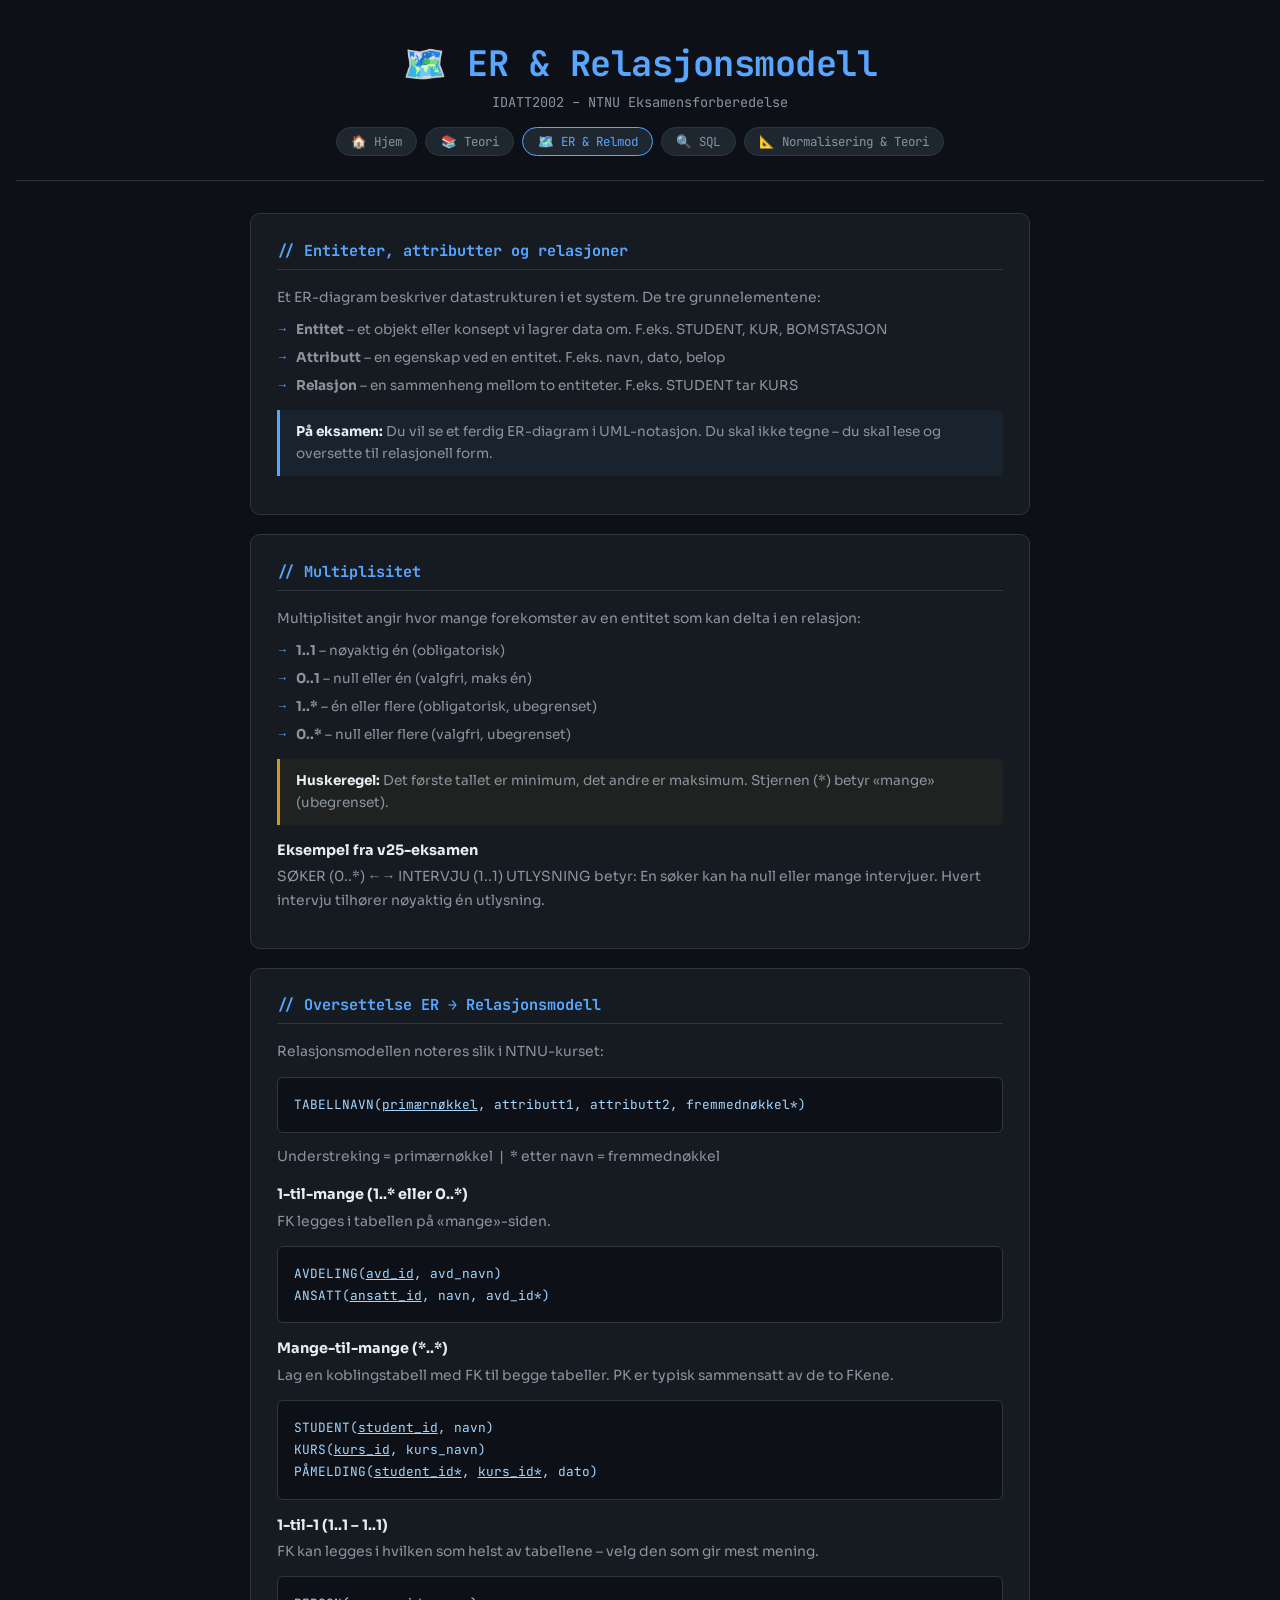
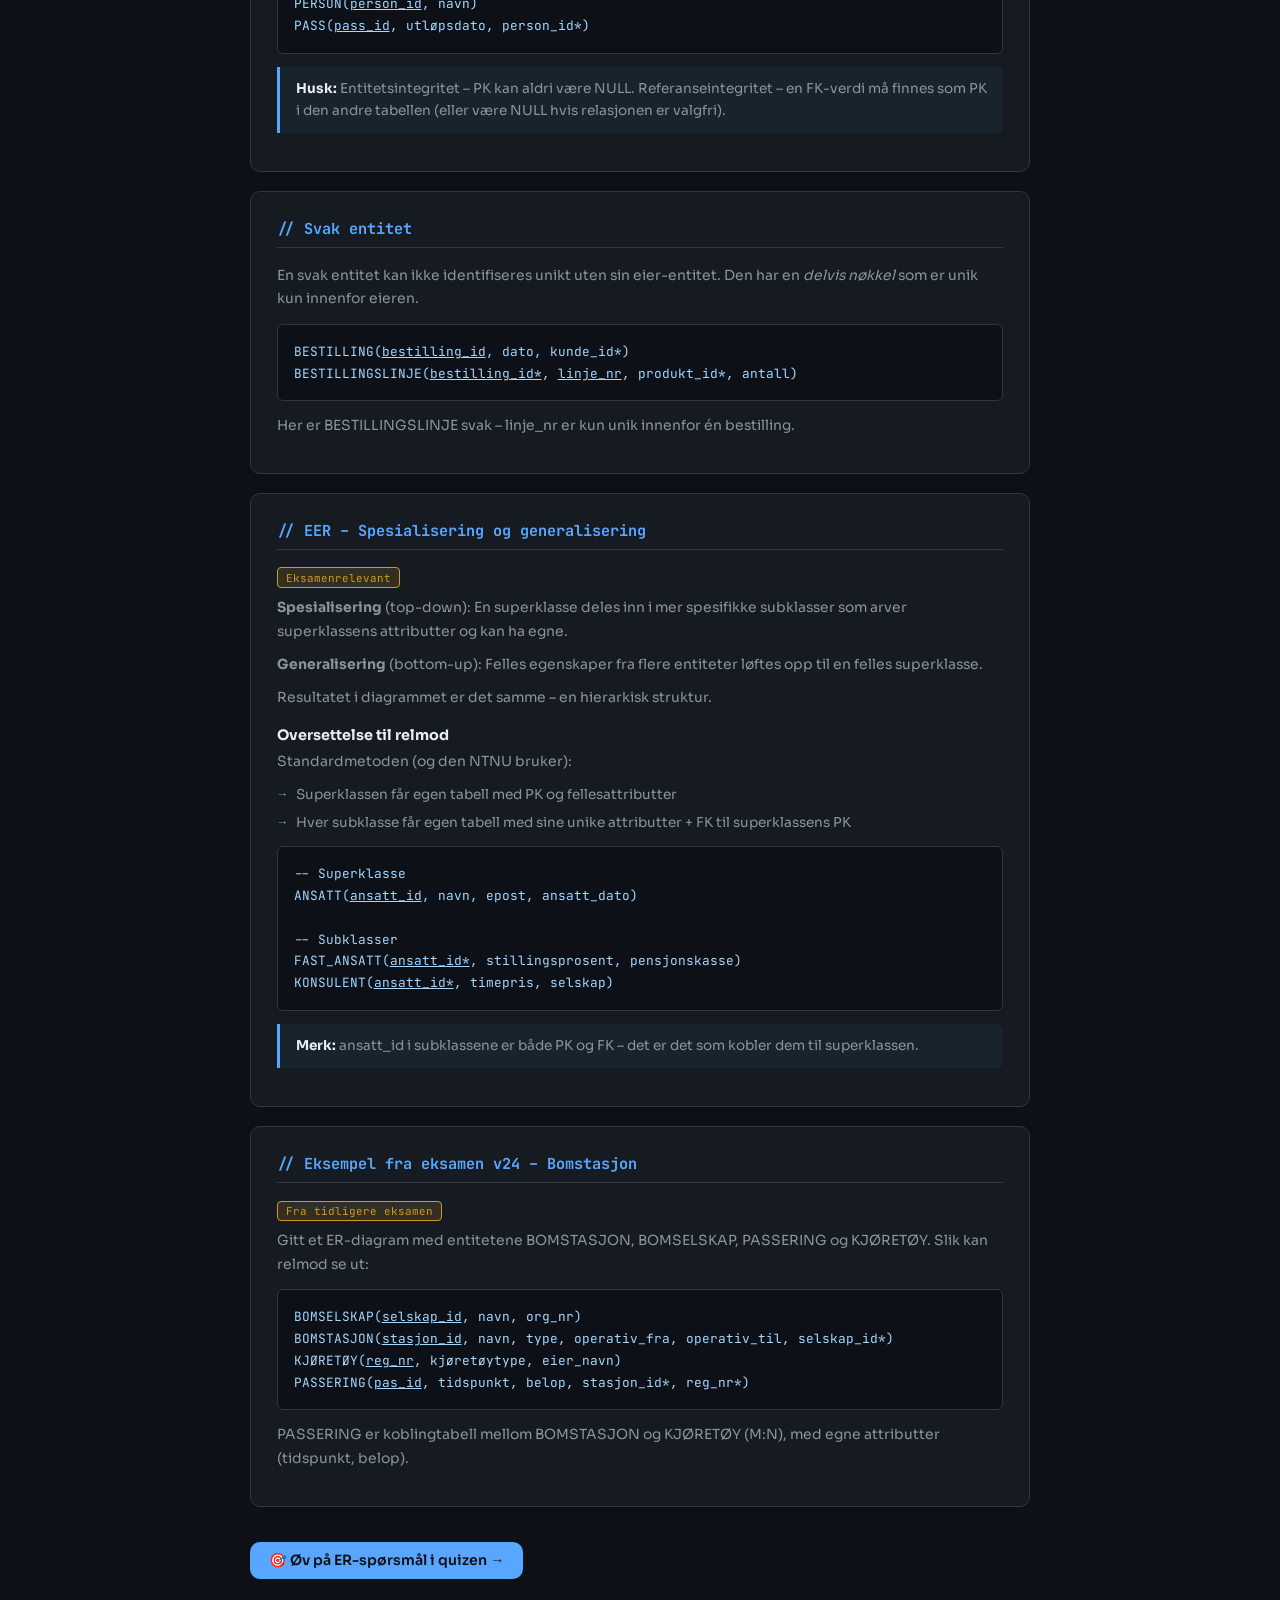
==== er/index.html @ d6ccdd25 "Change in file structure for cleaner URL's" ====
<!DOCTYPE html>
<html lang="no">
<head>
  <meta charset="UTF-8">
  <meta name="viewport" content="width=device-width, initial-scale=1.0">
  <title>ER & Relasjonsmodell – IDATT2002</title>
  <link rel="stylesheet" href="/style.css">
  <link rel="icon" type="image/jpeg" href="/favicon.jpg">
</head>
<body>
<header>
  <h1>🗺️ ER & Relasjonsmodell</h1>
  <p>IDATT2002 – NTNU Eksamensforberedelse</p>
  <nav>
    <a href="/">🏠 Hjem</a>
    <a href="/teori">📚 Teori</a>
    <a href="/er" class="active">🗺️ ER & Relmod</a>
    <a href="/sql">🔍 SQL</a>
    <a href="/norm">📐 Normalisering & Teori</a>
  </nav>
</header>

<div class="container">
<div class="theory-content">

  <div class="section">
    <h2>// Entiteter, attributter og relasjoner</h2>
    <p>Et ER-diagram beskriver datastrukturen i et system. De tre grunnelementene:</p>
    <ul>
      <li><strong>Entitet</strong> – et objekt eller konsept vi lagrer data om. F.eks. STUDENT, KUR, BOMSTASJON</li>
      <li><strong>Attributt</strong> – en egenskap ved en entitet. F.eks. navn, dato, belop</li>
      <li><strong>Relasjon</strong> – en sammenheng mellom to entiteter. F.eks. STUDENT tar KURS</li>
    </ul>
    <div class="callout">
      <strong>På eksamen:</strong> Du vil se et ferdig ER-diagram i UML-notasjon. Du skal ikke tegne – du skal lese og oversette til relasjonell form.
    </div>
  </div>

  <div class="section">
    <h2>// Multiplisitet</h2>
    <p>Multiplisitet angir hvor mange forekomster av en entitet som kan delta i en relasjon:</p>
    <ul>
      <li><strong>1..1</strong> – nøyaktig én (obligatorisk)</li>
      <li><strong>0..1</strong> – null eller én (valgfri, maks én)</li>
      <li><strong>1..*</strong> – én eller flere (obligatorisk, ubegrenset)</li>
      <li><strong>0..*</strong> – null eller flere (valgfri, ubegrenset)</li>
    </ul>
    <div class="callout warn">
      <strong>Huskeregel:</strong> Det første tallet er minimum, det andre er maksimum. Stjernen (*) betyr «mange» (ubegrenset).
    </div>
    <h3>Eksempel fra v25-eksamen</h3>
    <p>SØKER (0..*) ←→ INTERVJU (1..1) UTLYSNING betyr: En søker kan ha null eller mange intervjuer. Hvert intervju tilhører nøyaktig én utlysning.</p>
  </div>

  <div class="section">
    <h2>// Oversettelse ER → Relasjonsmodell</h2>
    <p>Relasjonsmodellen noteres slik i NTNU-kurset:</p>
    <div class="code-block">TABELLNAVN(<u>primærnøkkel</u>, attributt1, attributt2, fremmednøkkel*)</div>
    <p>Understreking = primærnøkkel &nbsp;|&nbsp; * etter navn = fremmednøkkel</p>

    <h3>1-til-mange (1..* eller 0..*)</h3>
    <p>FK legges i tabellen på «mange»-siden.</p>
    <div class="code-block">AVDELING(<u>avd_id</u>, avd_navn)
ANSATT(<u>ansatt_id</u>, navn, avd_id*)</div>

    <h3>Mange-til-mange (*..*)</h3>
    <p>Lag en koblingstabell med FK til begge tabeller. PK er typisk sammensatt av de to FKene.</p>
    <div class="code-block">STUDENT(<u>student_id</u>, navn)
KURS(<u>kurs_id</u>, kurs_navn)
PÅMELDING(<u>student_id*</u>, <u>kurs_id*</u>, dato)</div>

    <h3>1-til-1 (1..1 – 1..1)</h3>
    <p>FK kan legges i hvilken som helst av tabellene – velg den som gir mest mening.</p>
    <div class="code-block">PERSON(<u>person_id</u>, navn)
PASS(<u>pass_id</u>, utløpsdato, person_id*)</div>

    <div class="callout">
      <strong>Husk:</strong> Entitetsintegritet – PK kan aldri være NULL. Referanseintegritet – en FK-verdi må finnes som PK i den andre tabellen (eller være NULL hvis relasjonen er valgfri).
    </div>
  </div>

  <div class="section">
    <h2>// Svak entitet</h2>
    <p>En svak entitet kan ikke identifiseres unikt uten sin eier-entitet. Den har en <em>delvis nøkkel</em> som er unik kun innenfor eieren.</p>
    <div class="code-block">BESTILLING(<u>bestilling_id</u>, dato, kunde_id*)
BESTILLINGSLINJE(<u>bestilling_id*</u>, <u>linje_nr</u>, produkt_id*, antall)</div>
    <p>Her er BESTILLINGSLINJE svak – linje_nr er kun unik innenfor én bestilling.</p>
  </div>

  <div class="section">
    <h2>// EER – Spesialisering og generalisering</h2>
    <span class="tag tag-exam">Eksamenrelevant</span>
    <p><strong>Spesialisering</strong> (top-down): En superklasse deles inn i mer spesifikke subklasser som arver superklassens attributter og kan ha egne.</p>
    <p><strong>Generalisering</strong> (bottom-up): Felles egenskaper fra flere entiteter løftes opp til en felles superklasse.</p>
    <p>Resultatet i diagrammet er det samme – en hierarkisk struktur.</p>

    <h3>Oversettelse til relmod</h3>
    <p>Standardmetoden (og den NTNU bruker):</p>
    <ul>
      <li>Superklassen får egen tabell med PK og fellesattributter</li>
      <li>Hver subklasse får egen tabell med sine unike attributter + FK til superklassens PK</li>
    </ul>
    <div class="code-block">-- Superklasse
ANSATT(<u>ansatt_id</u>, navn, epost, ansatt_dato)

-- Subklasser
FAST_ANSATT(<u>ansatt_id*</u>, stillingsprosent, pensjonskasse)
KONSULENT(<u>ansatt_id*</u>, timepris, selskap)</div>
    <div class="callout">
      <strong>Merk:</strong> ansatt_id i subklassene er både PK og FK – det er det som kobler dem til superklassen.
    </div>
  </div>

  <div class="section">
    <h2>// Eksempel fra eksamen v24 – Bomstasjon</h2>
    <span class="tag tag-exam">Fra tidligere eksamen</span>
    <p>Gitt et ER-diagram med entitetene BOMSTASJON, BOMSELSKAP, PASSERING og KJØRETØY. Slik kan relmod se ut:</p>
    <div class="code-block">BOMSELSKAP(<u>selskap_id</u>, navn, org_nr)
BOMSTASJON(<u>stasjon_id</u>, navn, type, operativ_fra, operativ_til, selskap_id*)
KJØRETØY(<u>reg_nr</u>, kjøretøytype, eier_navn)
PASSERING(<u>pas_id</u>, tidspunkt, belop, stasjon_id*, reg_nr*)</div>
    <p>PASSERING er koblingtabell mellom BOMSTASJON og KJØRETØY (M:N), med egne attributter (tidspunkt, belop).</p>
  </div>

  <a href="/?cat=er" class="quiz-link-btn">🎯 Øv på ER-spørsmål i quizen →</a>

</div>
</div>
</body>
</html>
---- style.css ----
@import url('https://fonts.googleapis.com/css2?family=JetBrains+Mono:wght@400;700&family=Sora:wght@300;400;600;700&display=swap');

:root {
  --bg: #0d1117;
  --surface: #161b22;
  --surface2: #1e2630;
  --border: #30363d;
  --accent: #58a6ff;
  --accent2: #3fb950;
  --danger: #f85149;
  --warn: #d29922;
  --text: #e6edf3;
  --text2: #8b949e;
  --radius: 10px;
}

* { box-sizing: border-box; margin: 0; padding: 0; }

body {
  background: var(--bg);
  color: var(--text);
  font-family: 'Sora', sans-serif;
  min-height: 100vh;
  padding: 0 1rem 3rem;
}

header {
  text-align: center;
  padding: 2.5rem 1rem 1.5rem;
  border-bottom: 1px solid var(--border);
  margin-bottom: 2rem;
}

header h1 {
  font-family: 'JetBrains Mono', monospace;
  font-size: clamp(1.4rem, 4vw, 2.2rem);
  color: var(--accent);
  letter-spacing: -0.5px;
}

header p {
  color: var(--text2);
  font-size: 0.85rem;
  margin-top: 0.4rem;
  font-family: 'JetBrains Mono', monospace;
}

.exam-info {
  display: flex;
  justify-content: center;
  gap: 1rem;
  flex-wrap: wrap;
  margin-top: 1rem;
}

.badge {
  background: var(--surface2);
  border: 1px solid var(--border);
  border-radius: 20px;
  padding: 0.3rem 0.9rem;
  font-size: 0.78rem;
  font-family: 'JetBrains Mono', monospace;
  color: var(--text2);
}

.badge.warn { border-color: var(--warn); color: var(--warn); }

.container { max-width: 780px; margin: 0 auto; }

/* START SCREEN */
#start-screen { text-align: center; }

.category-grid {
  display: grid;
  grid-template-columns: repeat(auto-fit, minmax(220px, 1fr));
  gap: 1rem;
  margin: 1.5rem 0;
}

.category-card {
  background: var(--surface);
  border: 1px solid var(--border);
  border-radius: var(--radius);
  padding: 1.2rem;
  cursor: pointer;
  transition: all 0.2s;
  text-align: left;
}

.category-card:hover {
  border-color: var(--accent);
  transform: translateY(-2px);
  box-shadow: 0 4px 20px rgba(88,166,255,0.1);
}

.category-card .cat-icon { font-size: 1.6rem; margin-bottom: 0.5rem; }
.category-card h3 { font-size: 0.95rem; color: var(--text); margin-bottom: 0.2rem; }
.category-card p { font-size: 0.75rem; color: var(--text2); }

.start-buttons {
  display: flex;
  gap: 0.75rem;
  justify-content: center;
  flex-wrap: wrap;
  margin-top: 1rem;
}

.btn {
  padding: 0.65rem 1.4rem;
  border-radius: var(--radius);
  border: none;
  cursor: pointer;
  font-family: 'Sora', sans-serif;
  font-size: 0.9rem;
  font-weight: 600;
  transition: all 0.2s;
}

.btn-primary {
  background: var(--accent);
  color: #0d1117;
}

.btn-primary:hover { background: #79bcff; transform: translateY(-1px); }

.btn-secondary {
  background: var(--surface2);
  color: var(--text);
  border: 1px solid var(--border);
}

.btn-secondary:hover { border-color: var(--accent); color: var(--accent); }

/* QUIZ SCREEN */
#quiz-screen { display: none; }

.quiz-header {
  display: flex;
  justify-content: space-between;
  align-items: center;
  margin-bottom: 1.2rem;
  flex-wrap: wrap;
  gap: 0.5rem;
}

.progress-info {
  font-family: 'JetBrains Mono', monospace;
  font-size: 0.82rem;
  color: var(--text2);
}

.progress-bar-wrap {
  width: 100%;
  height: 4px;
  background: var(--surface2);
  border-radius: 2px;
  margin-bottom: 1.5rem;
  overflow: hidden;
}

.progress-bar-fill {
  height: 100%;
  background: var(--accent);
  border-radius: 2px;
  transition: width 0.4s ease;
}

.category-tag {
  font-family: 'JetBrains Mono', monospace;
  font-size: 0.72rem;
  padding: 0.2rem 0.7rem;
  border-radius: 20px;
  border: 1px solid var(--border);
  color: var(--text2);
}

.question-card {
  background: var(--surface);
  border: 1px solid var(--border);
  border-radius: var(--radius);
  padding: 1.8rem;
  margin-bottom: 1.2rem;
}

.question-card h2 {
  font-size: 1.05rem;
  font-weight: 600;
  line-height: 1.6;
  margin-bottom: 1rem;
}

.code-block {
  background: #0d1117;
  border: 1px solid var(--border);
  border-radius: 6px;
  padding: 1rem;
  font-family: 'JetBrains Mono', monospace;
  font-size: 0.8rem;
  color: #a5d6ff;
  margin: 0.8rem 0;
  white-space: pre-wrap;
  line-height: 1.6;
  overflow-x: auto;
}

.options-list {
  list-style: none;
  display: flex;
  flex-direction: column;
  gap: 0.6rem;
}

.option-btn {
  width: 100%;
  text-align: left;
  padding: 0.85rem 1.1rem;
  background: var(--surface2);
  border: 1px solid var(--border);
  border-radius: 8px;
  color: var(--text);
  font-family: 'Sora', sans-serif;
  font-size: 0.88rem;
  cursor: pointer;
  transition: all 0.15s;
  line-height: 1.5;
}

.option-btn:hover:not(:disabled) {
  border-color: var(--accent);
  background: rgba(88,166,255,0.06);
}

.option-btn.correct {
  border-color: var(--accent2);
  background: rgba(63,185,80,0.12);
  color: var(--accent2);
}

.option-btn.wrong {
  border-color: var(--danger);
  background: rgba(248,81,73,0.1);
  color: var(--danger);
}

.option-btn:disabled { cursor: default; }

.feedback-box {
  margin-top: 1rem;
  padding: 1rem 1.2rem;
  border-radius: 8px;
  font-size: 0.87rem;
  line-height: 1.6;
  display: none;
}

.feedback-box.correct {
  background: rgba(63,185,80,0.1);
  border: 1px solid rgba(63,185,80,0.3);
  color: #7ee787;
  display: block;
}

.feedback-box.wrong {
  background: rgba(248,81,73,0.08);
  border: 1px solid rgba(248,81,73,0.3);
  color: #ffa198;
  display: block;
}

.nav-buttons {
  display: flex;
  justify-content: space-between;
  align-items: center;
  gap: 0.75rem;
  margin-top: 1rem;
  flex-wrap: wrap;
}

/* RESULTS */
#result-screen { display: none; text-align: center; }

.result-card {
  background: var(--surface);
  border: 1px solid var(--border);
  border-radius: var(--radius);
  padding: 2.5rem 2rem;
  margin: 1.5rem 0;
}

.score-big {
  font-family: 'JetBrains Mono', monospace;
  font-size: 3.5rem;
  font-weight: 700;
  color: var(--accent);
  line-height: 1;
}

.score-label { color: var(--text2); font-size: 0.85rem; margin-top: 0.4rem; }

.breakdown {
  display: grid;
  grid-template-columns: repeat(auto-fit, minmax(120px, 1fr));
  gap: 0.75rem;
  margin-top: 1.5rem;
}

.breakdown-item {
  background: var(--surface2);
  border: 1px solid var(--border);
  border-radius: 8px;
  padding: 0.8rem;
}

.breakdown-item .bi-label { font-size: 0.72rem; color: var(--text2); font-family: 'JetBrains Mono', monospace; }
.breakdown-item .bi-val { font-size: 1.3rem; font-weight: 700; color: var(--text); margin-top: 0.3rem; }

.plan-section {
  background: var(--surface);
  border: 1px solid var(--border);
  border-radius: var(--radius);
  padding: 1.5rem;
  margin-bottom: 1.5rem;
  text-align: left;
}

.plan-section h2 {
  font-family: 'JetBrains Mono', monospace;
  color: var(--accent);
  font-size: 1rem;
  margin-bottom: 1rem;
  padding-bottom: 0.5rem;
  border-bottom: 1px solid var(--border);
}

.day-block { margin-bottom: 1.2rem; }

.day-block h3 {
  font-size: 0.9rem;
  color: var(--text);
  margin-bottom: 0.5rem;
  display: flex;
  align-items: center;
  gap: 0.5rem;
}

.day-label {
  font-family: 'JetBrains Mono', monospace;
  font-size: 0.7rem;
  background: var(--surface2);
  border: 1px solid var(--border);
  border-radius: 4px;
  padding: 0.1rem 0.5rem;
  color: var(--warn);
}

.day-block ul {
  list-style: none;
  display: flex;
  flex-direction: column;
  gap: 0.35rem;
}

.day-block ul li {
  font-size: 0.84rem;
  color: var(--text2);
  padding-left: 1rem;
  position: relative;
}

.day-block ul li::before {
  content: '→';
  position: absolute;
  left: 0;
  color: var(--accent);
  font-size: 0.75rem;
}

.tip-box {
  background: rgba(88,166,255,0.06);
  border: 1px solid rgba(88,166,255,0.2);
  border-radius: 8px;
  padding: 0.9rem 1rem;
  font-size: 0.83rem;
  color: var(--text2);
  margin-top: 1rem;
  line-height: 1.6;
}

.tip-box strong { color: var(--accent); }

/* ===== THEORY PAGES ===== */
nav {
  display: flex;
  gap: 0.5rem;
  justify-content: center;
  flex-wrap: wrap;
  padding: 1rem 0 0;
}

nav a {
  font-family: 'JetBrains Mono', monospace;
  font-size: 0.78rem;
  color: var(--text2);
  text-decoration: none;
  padding: 0.3rem 0.9rem;
  border: 1px solid var(--border);
  border-radius: 20px;
  background: var(--surface2);
  transition: all 0.2s;
}

nav a:hover, nav a.active {
  border-color: var(--accent);
  color: var(--accent);
}

.theory-grid {
  display: grid;
  grid-template-columns: repeat(auto-fit, minmax(220px, 1fr));
  gap: 1rem;
  margin: 1.5rem 0;
}

.theory-card {
  background: var(--surface);
  border: 1px solid var(--border);
  border-radius: var(--radius);
  padding: 1.4rem;
  text-decoration: none;
  color: var(--text);
  transition: all 0.2s;
  display: block;
}

.theory-card:hover {
  border-color: var(--accent);
  transform: translateY(-2px);
  box-shadow: 0 4px 20px rgba(88,166,255,0.1);
}

.theory-card .tc-icon { font-size: 1.8rem; margin-bottom: 0.6rem; }
.theory-card h3 { font-size: 1rem; margin-bottom: 0.3rem; }
.theory-card p { font-size: 0.78rem; color: var(--text2); line-height: 1.5; }

.theory-content { max-width: 780px; margin: 0 auto; }

.section {
  background: var(--surface);
  border: 1px solid var(--border);
  border-radius: var(--radius);
  padding: 1.6rem;
  margin-bottom: 1.2rem;
}

.section h2 {
  font-family: 'JetBrains Mono', monospace;
  font-size: 0.95rem;
  color: var(--accent);
  margin-bottom: 1rem;
  padding-bottom: 0.5rem;
  border-bottom: 1px solid var(--border);
}

.section h3 {
  font-size: 0.9rem;
  color: var(--text);
  margin: 1rem 0 0.4rem;
}

.section p {
  font-size: 0.87rem;
  color: var(--text2);
  line-height: 1.7;
  margin-bottom: 0.6rem;
}

.section ul {
  list-style: none;
  display: flex;
  flex-direction: column;
  gap: 0.4rem;
  margin-bottom: 0.6rem;
}

.section ul li {
  font-size: 0.85rem;
  color: var(--text2);
  padding-left: 1.2rem;
  position: relative;
  line-height: 1.6;
}

.section ul li::before {
  content: '→';
  position: absolute;
  left: 0;
  color: var(--accent);
  font-size: 0.75rem;
}

.section .code-block {
  background: #0d1117;
  border: 1px solid var(--border);
  border-radius: 6px;
  padding: 1rem;
  font-family: 'JetBrains Mono', monospace;
  font-size: 0.8rem;
  color: #a5d6ff;
  margin: 0.8rem 0;
  white-space: pre;
  line-height: 1.7;
  overflow-x: auto;
}

.tag {
  display: inline-block;
  font-family: 'JetBrains Mono', monospace;
  font-size: 0.68rem;
  padding: 0.15rem 0.5rem;
  border-radius: 4px;
  margin-bottom: 0.5rem;
}

.tag-exam { background: rgba(210,153,34,0.15); border: 1px solid var(--warn); color: var(--warn); }
.tag-tip  { background: rgba(88,166,255,0.1);  border: 1px solid var(--accent); color: var(--accent); }
.tag-ok   { background: rgba(63,185,80,0.1);   border: 1px solid var(--accent2); color: var(--accent2); }

.callout {
  border-left: 3px solid var(--accent);
  padding: 0.7rem 1rem;
  background: rgba(88,166,255,0.05);
  border-radius: 0 6px 6px 0;
  font-size: 0.85rem;
  color: var(--text2);
  line-height: 1.6;
  margin: 0.8rem 0;
}

.callout.warn {
  border-color: var(--warn);
  background: rgba(210,153,34,0.05);
}

.callout strong { color: var(--text); }

.quiz-link-btn {
  display: inline-block;
  margin-top: 1rem;
  padding: 0.6rem 1.2rem;
  background: var(--accent);
  color: #0d1117;
  font-family: 'Sora', sans-serif;
  font-size: 0.88rem;
  font-weight: 600;
  border-radius: var(--radius);
  text-decoration: none;
  transition: all 0.2s;
}

.quiz-link-btn:hover { background: #79bcff; transform: translateY(-1px); }
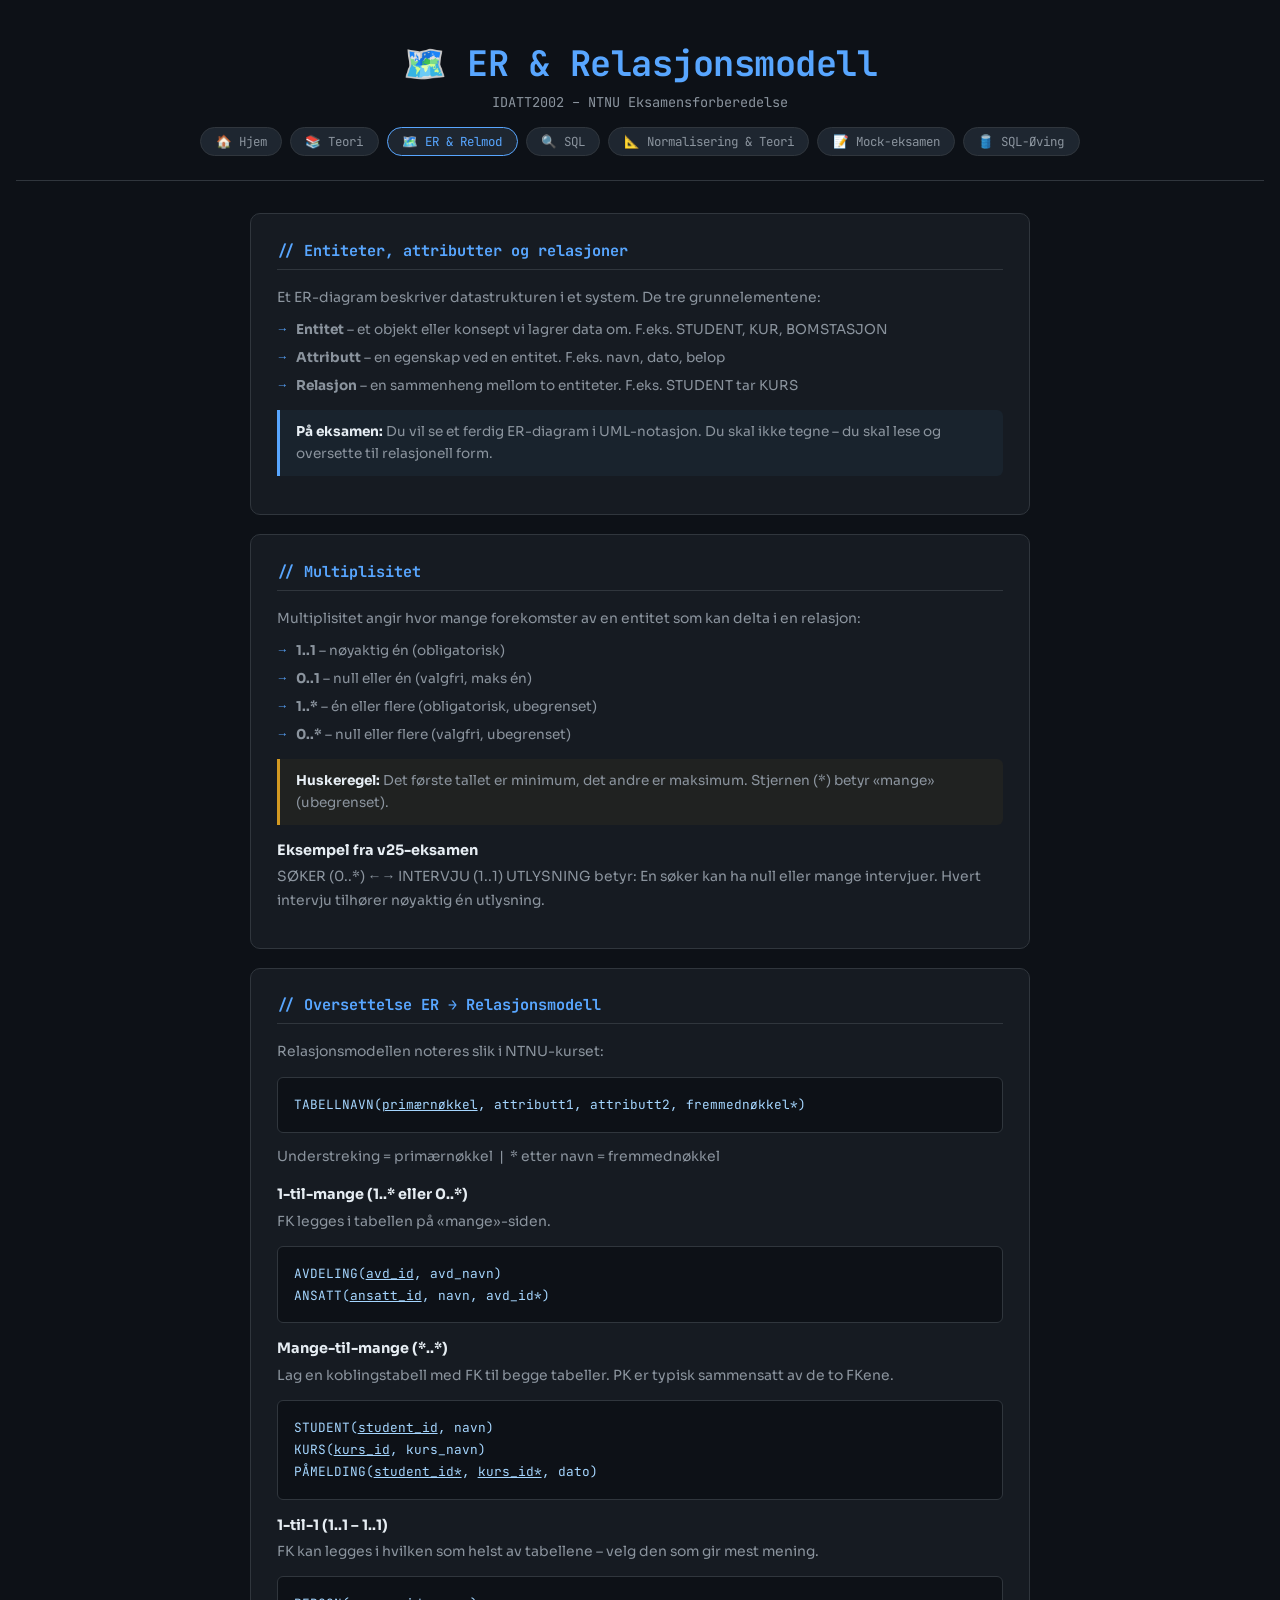
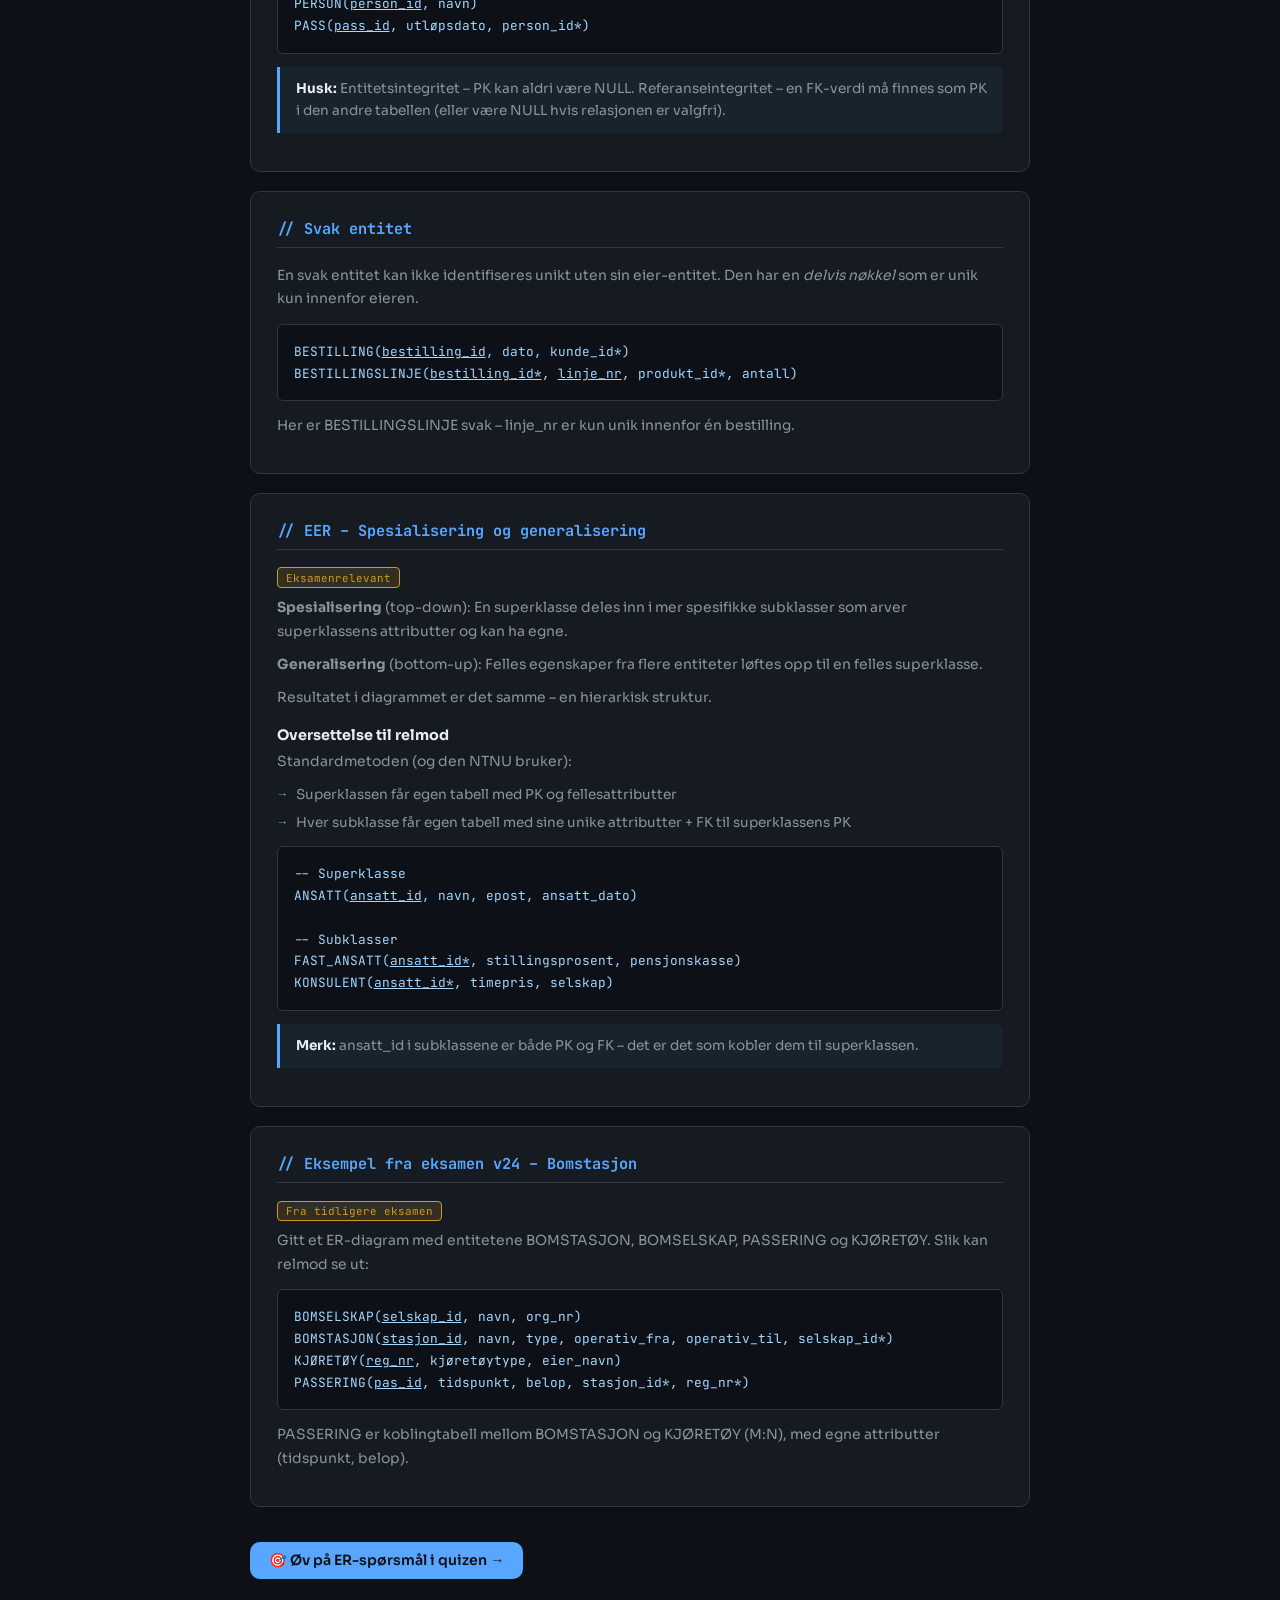
==== commit 122bc11a: "Add 'sql-oving' for SQL practice" ====
--- a/er/index.html
+++ b/er/index.html
@@ -5,7 +5,7 @@
   <meta name="viewport" content="width=device-width, initial-scale=1.0">
   <title>ER & Relasjonsmodell – IDATT2002</title>
   <link rel="stylesheet" href="/style.css">
-  <link rel="icon" type="image/jpeg" href="/favicon.jpg">
+  <link rel="icon" type="image/x-icon" href="/favicon.ico">
 </head>
 <body>
 <header>
@@ -17,6 +17,8 @@
     <a href="/er" class="active">🗺️ ER & Relmod</a>
     <a href="/sql">🔍 SQL</a>
     <a href="/norm">📐 Normalisering & Teori</a>
+    <a href="/mock-exam">📝 Mock-eksamen</a>
+    <a href="/sql-oving">🛢️ SQL-Øving</a>
   </nav>
 </header>
 
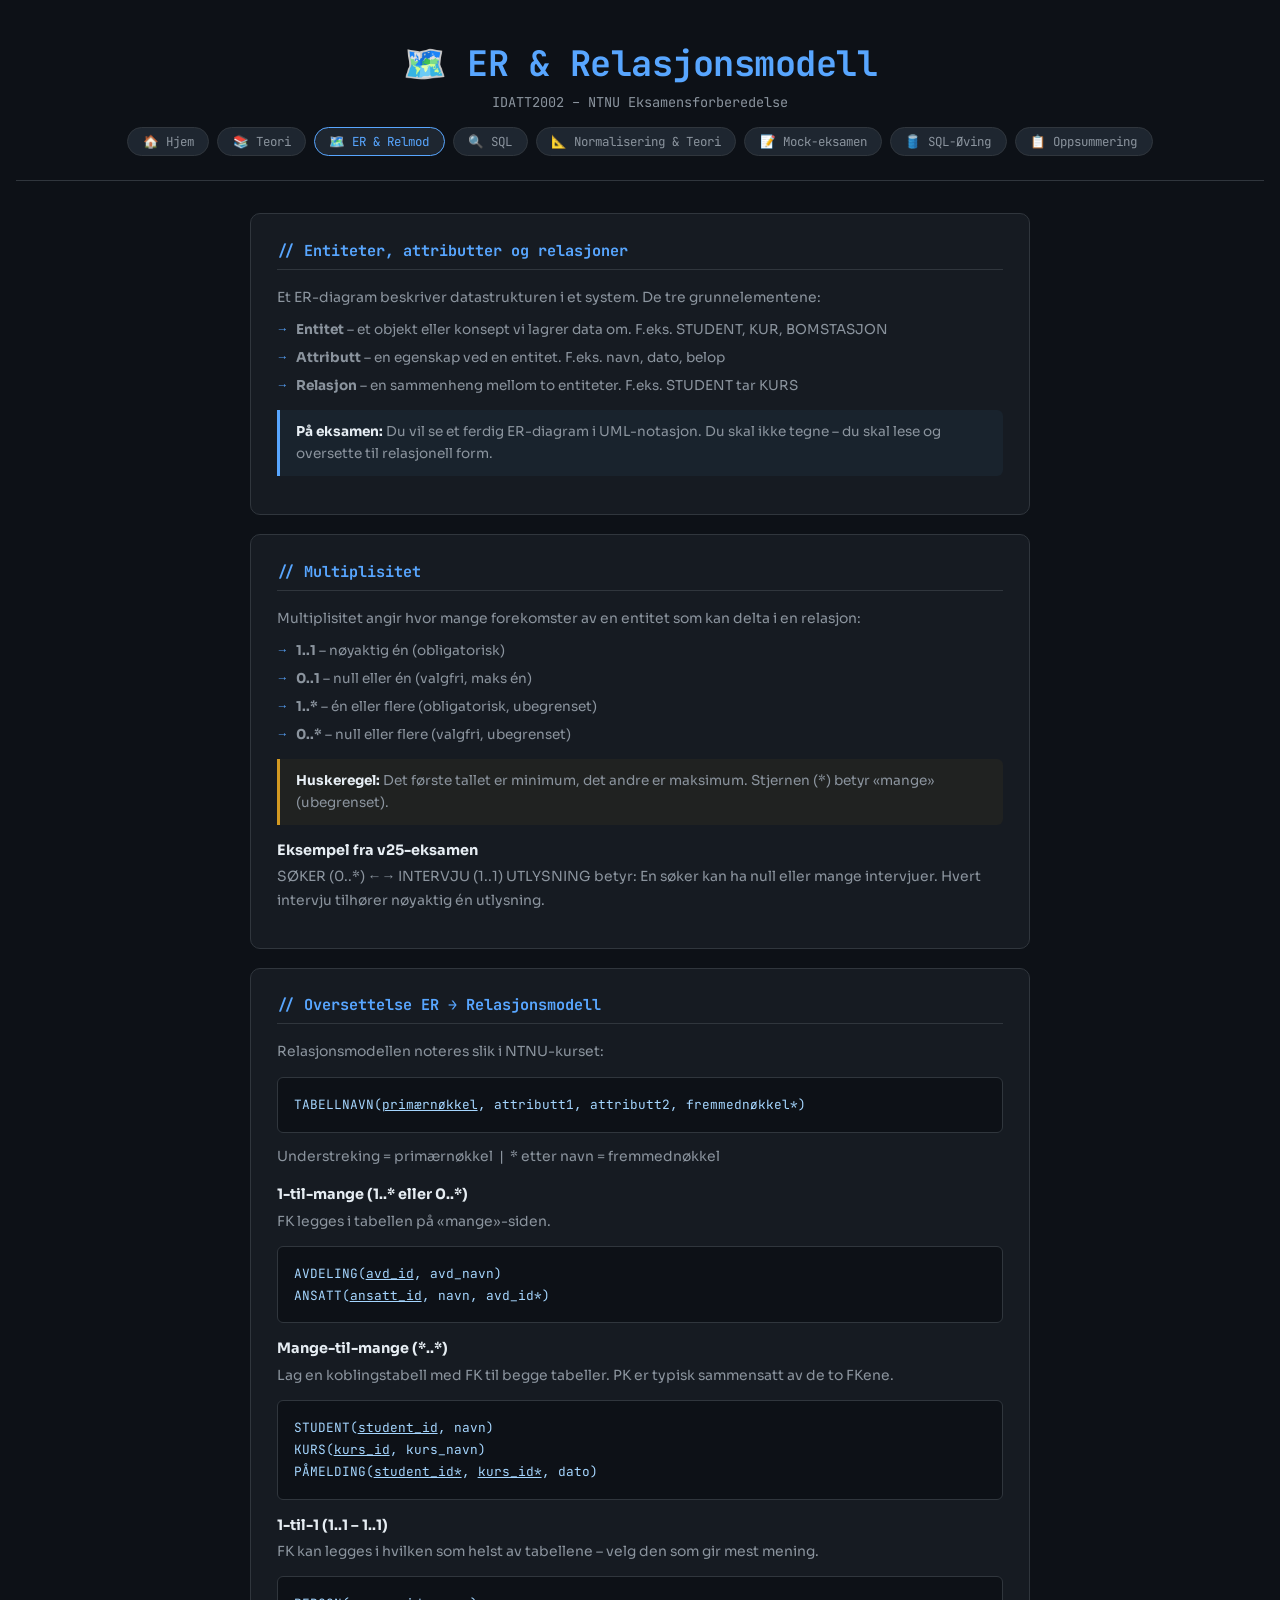
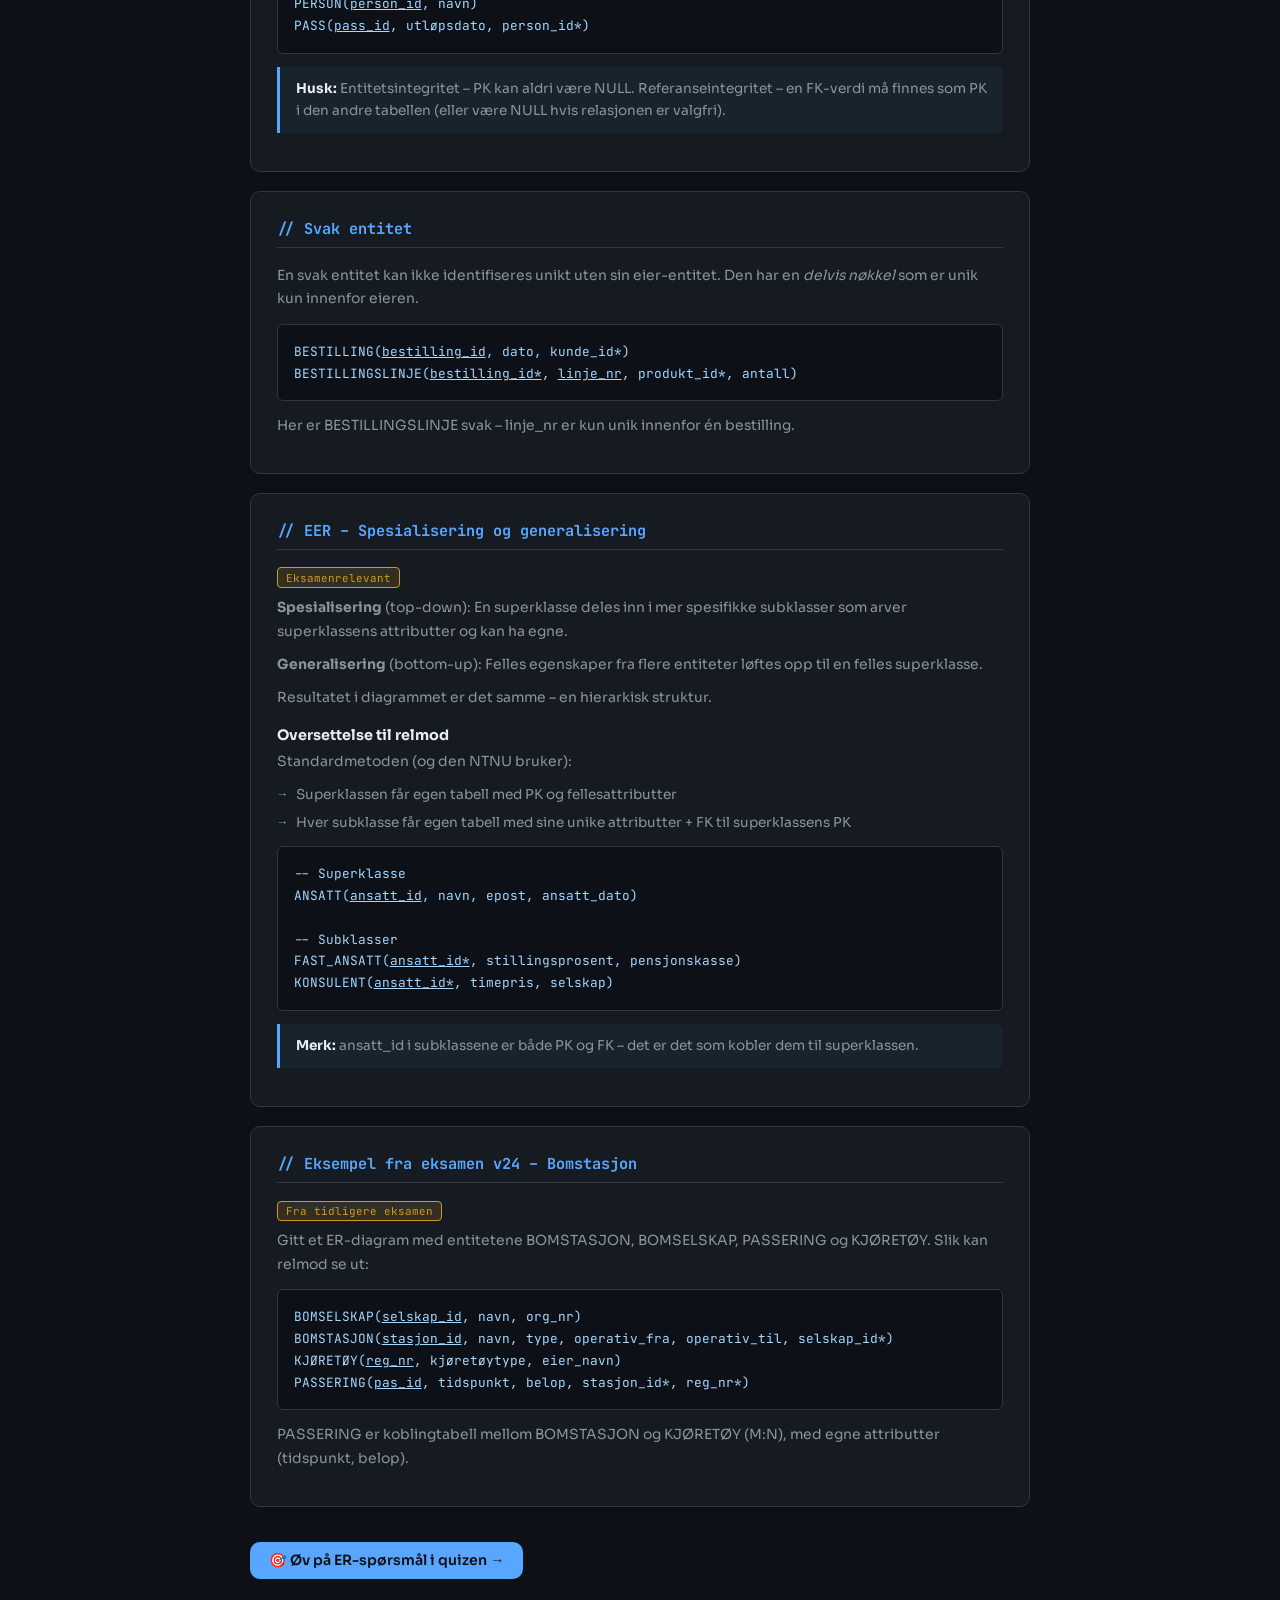
==== commit 19824bb5: "Add 'Oppsummering' and fix navigation between buttons" ====
--- a/er/index.html
+++ b/er/index.html
@@ -19,6 +19,7 @@
     <a href="/norm">📐 Normalisering & Teori</a>
     <a href="/mock-exam">📝 Mock-eksamen</a>
     <a href="/sql-oving">🛢️ SQL-Øving</a>
+    <a href="/oppsummering">📋 Oppsummering</a>
   </nav>
 </header>
 
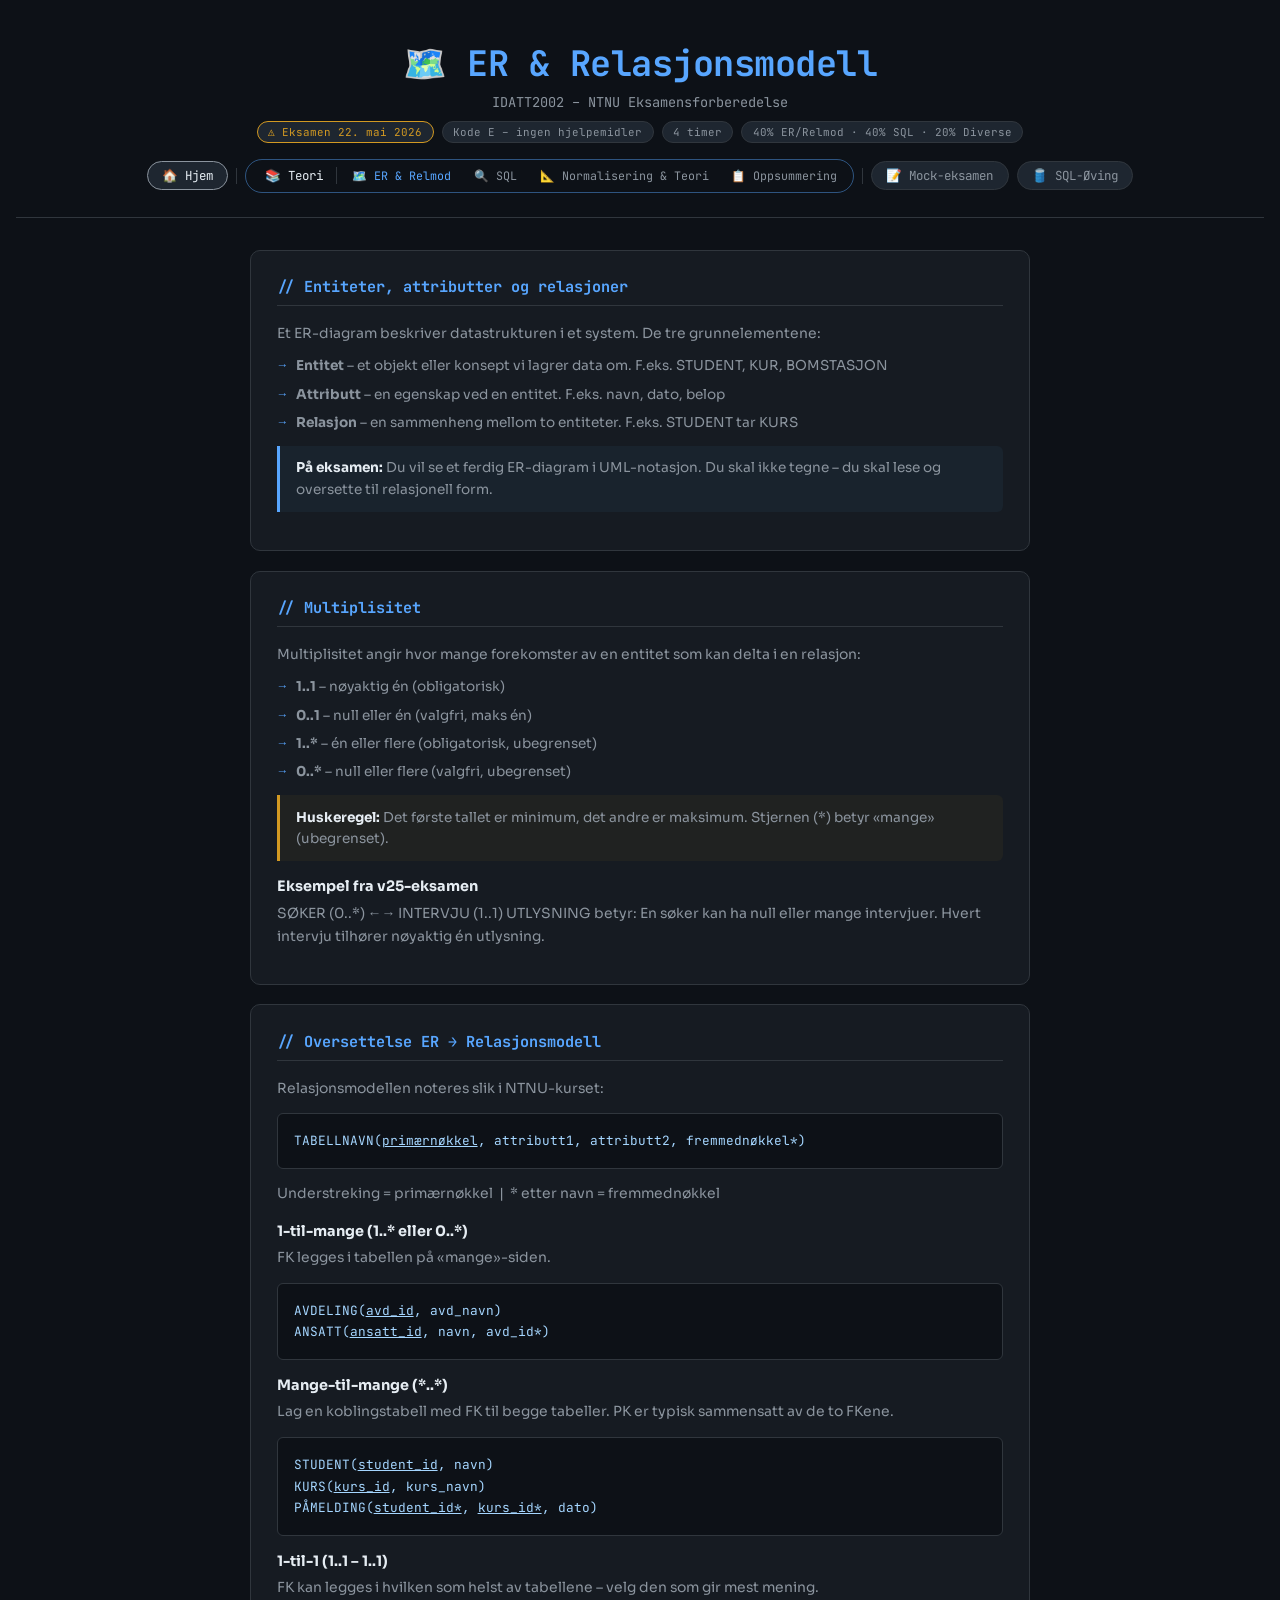
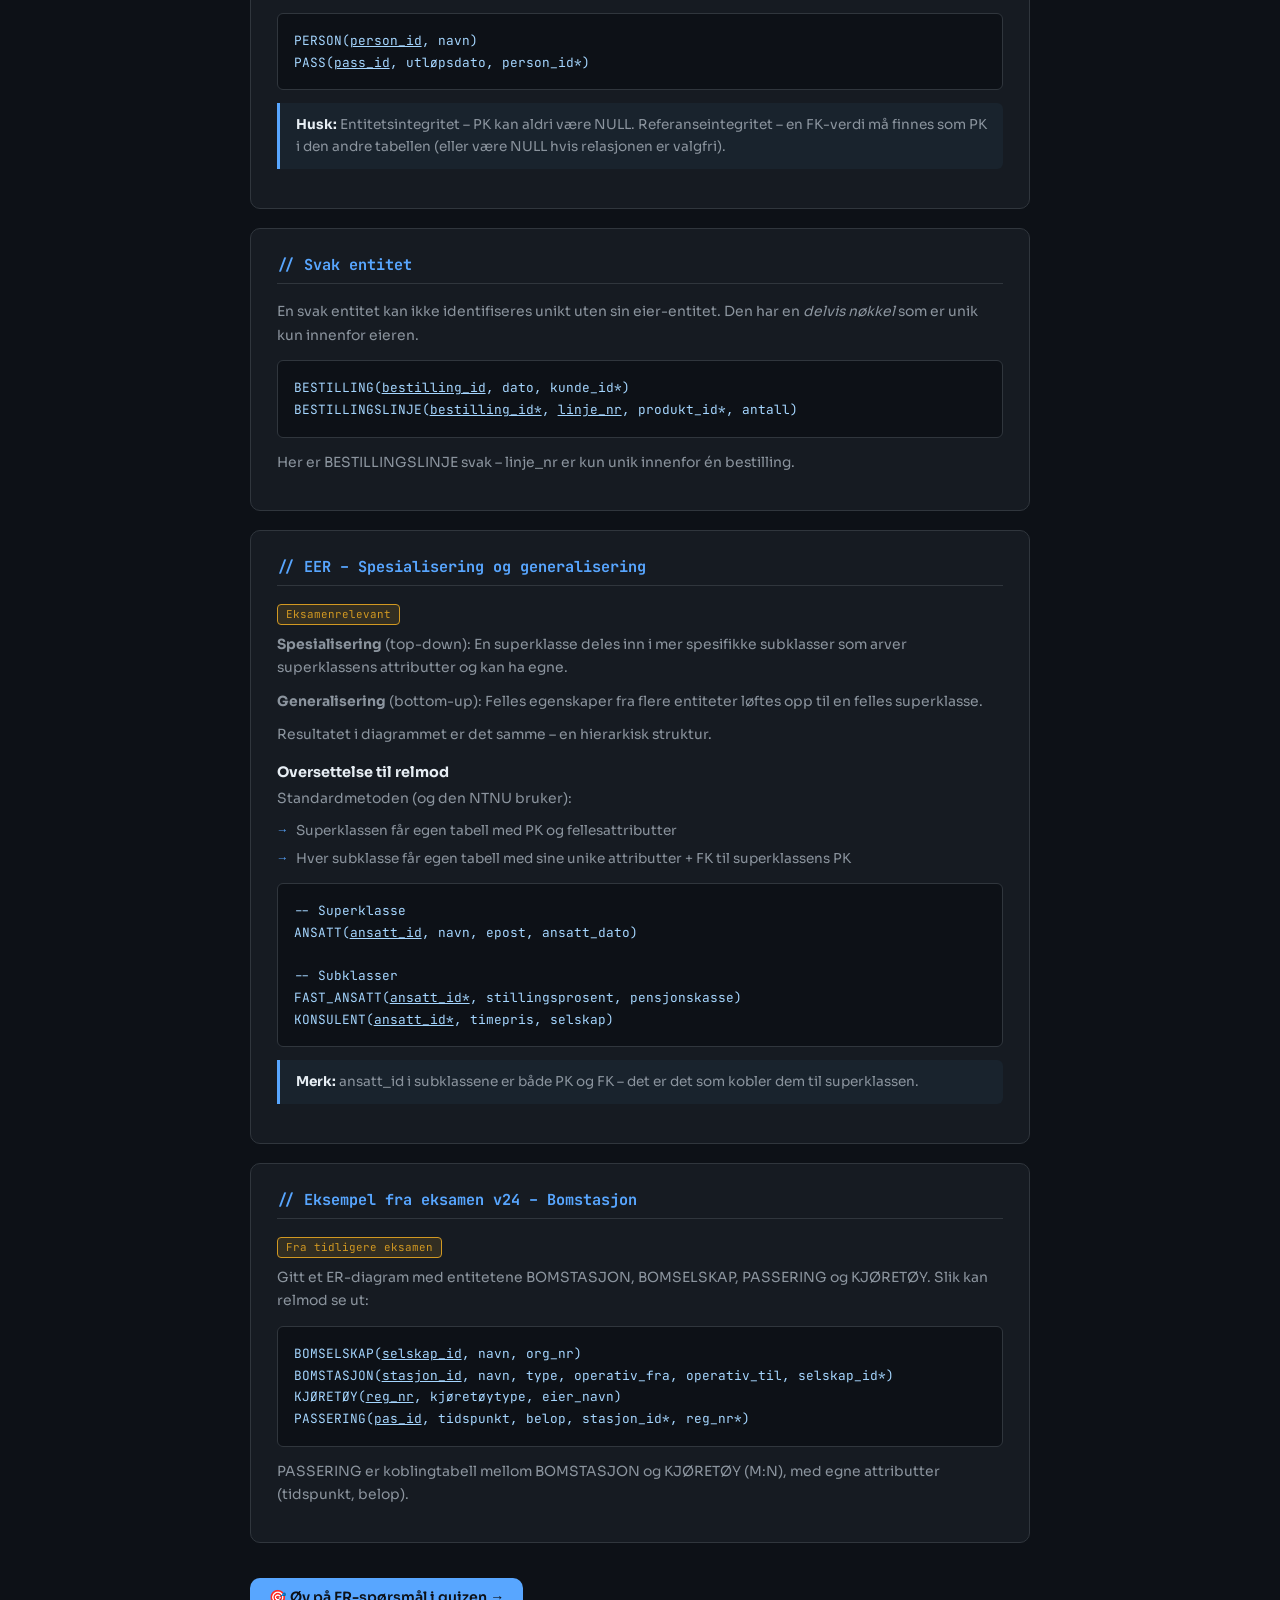
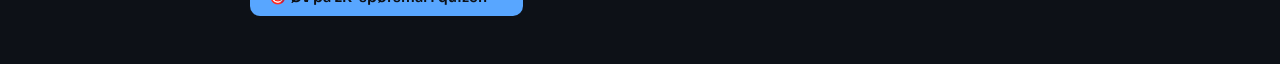
==== commit a6c7b3cd: "Improve overall graphical aesthetics" ====
--- a/er/index.html
+++ b/er/index.html
@@ -11,15 +11,25 @@
 <header>
   <h1>🗺️ ER & Relasjonsmodell</h1>
   <p>IDATT2002 – NTNU Eksamensforberedelse</p>
+  <div class="exam-info compact">
+    <span class="badge warn">⚠️ Eksamen 22. mai 2026</span>
+    <span class="badge">Kode E – ingen hjelpemidler</span>
+    <span class="badge">4 timer</span>
+    <span class="badge">40% ER/Relmod · 40% SQL · 20% Diverse</span>
+  </div>
   <nav>
-    <a href="/">🏠 Hjem</a>
-    <a href="/teori">📚 Teori</a>
-    <a href="/er" class="active">🗺️ ER & Relmod</a>
-    <a href="/sql">🔍 SQL</a>
-    <a href="/norm">📐 Normalisering & Teori</a>
+    <a href="/" class="nav-home">🏠 Hjem</a>
+    <span class="nav-sep"></span>
+    <div class="nav-group">
+      <a href="/teori" class="nav-group-parent">📚 Teori</a>
+      <a href="/er" class="active">🗺️ ER & Relmod</a>
+      <a href="/sql">🔍 SQL</a>
+      <a href="/norm">📐 Normalisering & Teori</a>
+      <a href="/oppsummering">📋 Oppsummering</a>
+    </div>
+    <span class="nav-sep"></span>
     <a href="/mock-exam">📝 Mock-eksamen</a>
     <a href="/sql-oving">🛢️ SQL-Øving</a>
-    <a href="/oppsummering">📋 Oppsummering</a>
   </nav>
 </header>
 
--- a/style.css
+++ b/style.css
@@ -65,6 +65,9 @@
 
 .badge.warn { border-color: var(--warn); color: var(--warn); }
 
+.exam-info.compact { gap: 0.5rem; margin-top: 0.6rem; }
+.exam-info.compact .badge { font-size: 0.68rem; padding: 0.18rem 0.65rem; }
+
 .container { max-width: 780px; margin: 0 auto; }
 
 /* START SCREEN */
@@ -388,13 +391,14 @@
 
 .tip-box strong { color: var(--accent); }
 
-/* ===== THEORY PAGES ===== */
+/* ===== NAVIGATION ===== */
 nav {
   display: flex;
   gap: 0.5rem;
   justify-content: center;
   flex-wrap: wrap;
   padding: 1rem 0 0;
+  align-items: center;
 }
 
 nav a {
@@ -411,6 +415,77 @@
 
 nav a:hover, nav a.active {
   border-color: var(--accent);
+  color: var(--accent);
+}
+
+/* Hjem – brighter border and white text to stand out */
+nav a.nav-home {
+  color: var(--text);
+  border-color: var(--text2);
+}
+nav a.nav-home:hover,
+nav a.nav-home.active {
+  border-color: var(--text);
+  color: var(--text);
+  background: var(--surface);
+}
+
+/* Vertical separator between nav groups */
+.nav-sep {
+  display: block;
+  width: 1px;
+  height: 1rem;
+  background: var(--border);
+  flex-shrink: 0;
+}
+
+/* Teori group container */
+.nav-group {
+  display: flex;
+  gap: 0.1rem;
+  align-items: center;
+  border: 1px solid var(--border);
+  border-radius: 24px;
+  padding: 0.15rem 0.3rem;
+  transition: border-color 0.2s;
+}
+.nav-group:has(.active) {
+  border-color: rgba(88, 166, 255, 0.45);
+}
+
+/* All links inside the group – transparent, compact */
+.nav-group a {
+  background: transparent;
+  border-color: transparent;
+  padding: 0.2rem 0.6rem;
+  font-size: 0.73rem;
+}
+.nav-group a:hover,
+.nav-group a.active {
+  background: transparent;
+  border-color: transparent;
+  color: var(--accent);
+}
+
+/* "Teori" parent label link */
+.nav-group a.nav-group-parent {
+  font-size: 0.78rem;
+  color: var(--text);
+  padding: 0.25rem 0.8rem;
+  position: relative;
+  margin-right: 0.2rem;
+}
+.nav-group a.nav-group-parent::after {
+  content: '';
+  position: absolute;
+  right: -0.1rem;
+  top: 15%;
+  height: 70%;
+  width: 1px;
+  background: var(--border);
+}
+.nav-group a.nav-group-parent:hover,
+.nav-group a.nav-group-parent.active {
   color: var(--accent);
 }
 
